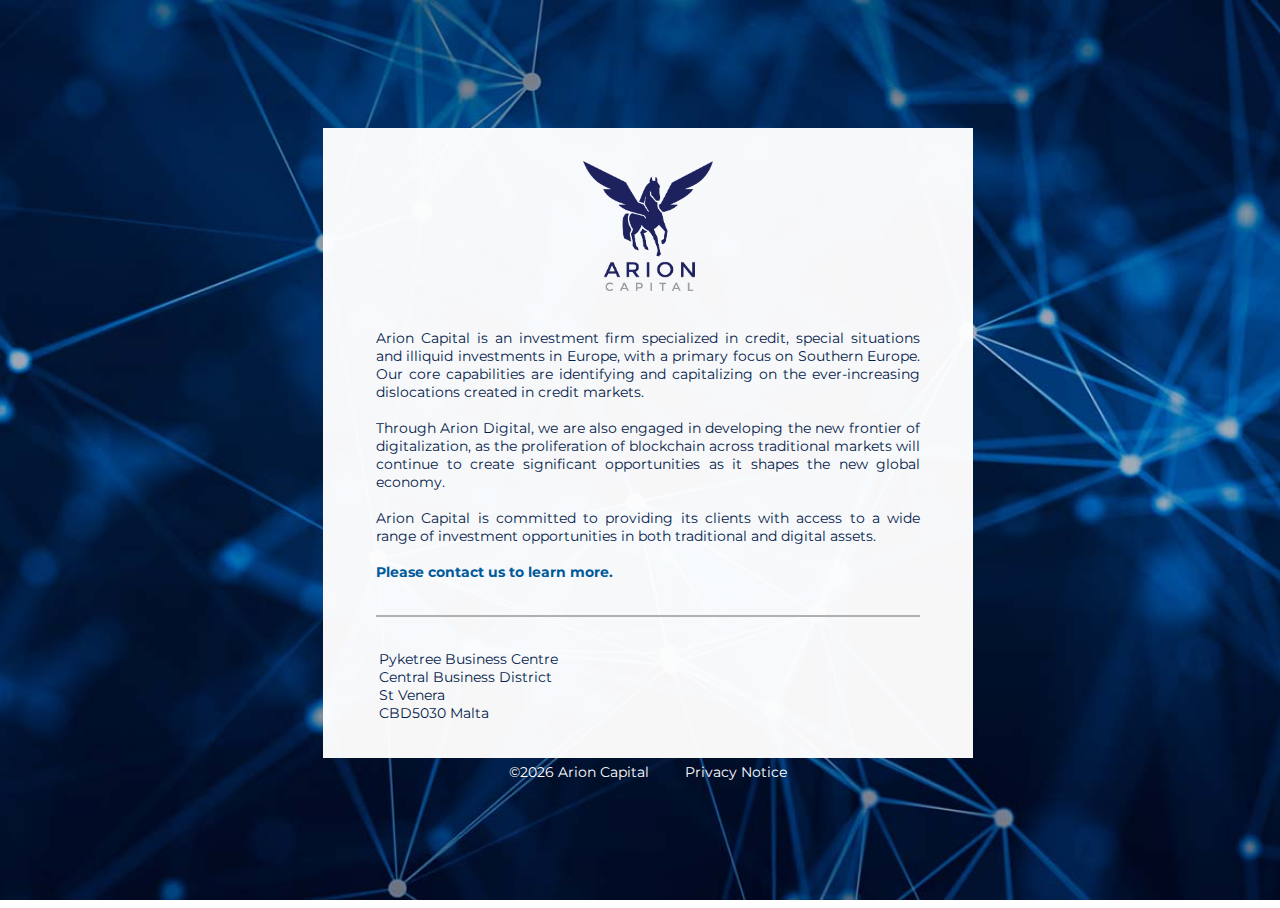
==== index.html @ 4aa3a4ad "Change Direction" ====
<!DOCTYPE html >
<html>
    <head>
        <meta charset="UTF-8">
        <meta http-equiv="X-UA-Compatible" content="IE=edge">
        <meta name="viewport" content="width=device-width, initial-scale=1.0">
        <link rel="icon" href="./images/favicon.ico">
        <link rel="stylesheet" href="./style/style.css">
        <link rel="stylesheet" href="https://fonts.googleapis.com/css2?family=Montserrat:ital,wght@0,100;0,200;0,300;0,400;0,500;0,600;0,700;0,800;0,900;1,100;1,200;1,300;1,400;1,500;1,600;1,700;1,800;1,900&display=swap">
        <title>Arioncapital</title>        
    </head>
    <body>
        <div class="wrapper">
            <section>
                <div class="box">
                <table width="100%">
                    <tbody>
                        <tr>
                            <td align="center" colspan="3">
                                <div class="logo">
                                    <img src="./images/pegaso.png" width="130" height="130">
                                </div>
                            </td>
                        </tr>
                        <tr>
                            <td>
                                <div>
                                    Arion Capital is an investment firm specialized in credit, special situations and illiquid investments in Europe, with a primary focus on Southern Europe. Our core capabilities are identifying and capitalizing on the ever-increasing dislocations created in credit markets.
                                    <br>
                                    <br>
                                    Through Arion Digital, we are also engaged in developing the new frontier of digitalization, as the proliferation of blockchain across traditional markets will continue to create significant opportunities as it shapes the new global economy.               
                                    <br>
                                    <br>
                                    Arion Capital is committed to providing its clients with access to a wide range of investment opportunities in both traditional and digital assets.     
                                    <br>
                                    <br>
                                    <b><a href="mailto:hello@arioncapital.com">Please contact us to learn more.</a></b>                        
                                </div> 
                            </td>
                        </tr>
                        <tr>
                            <td>
                                <div class="address">
                                    <table width=100%>
                                        <tr>
                                            <td>
                                                <div>Pyketree Business Centre</div>
                                                <div>Central Business District</div>
                                                <div>St Venera</div>
                                                <div>CBD5030 Malta</div> 
                                            </td>
                                        </tr>
                                    </table>
                                </div>
                            </td>
                        </tr>
                    </tbody>
                </table>
                </div>
                <footer>
                    <div>
                        &copy;<script type="text/javascript">document.write(new Date().getFullYear());</script> Arion Capital &emsp; &emsp;<a href="./privacy.html" target="_blank"><font color="FFFFFF">Privacy Notice</font></a>
                    </div>
                </footer>
            </section>
        </div>
    </body>
</html>
---- style/style.css ----
html {
    font-family: 'Montserrat', sans-serif;
    width: 100%;
    height: 100%;
    overflow: hidden;
    overscroll-behavior-y: none;
}

a {
    color:#005a9c;
    text-decoration:none;
}

a:hover {
    text-decoration:underline;
}

body {
    background:url(../images/background.jpg);
    background-size: cover;
    background-repeat: no-repeat;
    background-position: center center;    
    display: flex;
    justify-content: center;
    align-items: center;
    width: 100%;
    height: 100%;
    font-weight: 400;
    font-size:14px;
    text-align: justify;
}

div.box {
    background:rgba(255,255,255,0.97);
    max-width:650px;
    vertical-align:middle;
    margin:40px auto 0px auto;
    box-sizing:border-box;
    padding:30px 50px;
    color:#03214b;
}

div.logo {
    padding-bottom: 30px;
    margin-bottom: 0px;
    padding-top: 0px;
    float: none;
}

footer {
    width: 100%;
    padding: 5px 30px;
    text-align: center;
    box-sizing: border-box;
    height: 70px;
    position: relative;
    color: #ffffff;
}

div.address {
    margin-top: 30px;
    padding-top: 30px;
    border-top: 2px solid #b0b0b0;
}
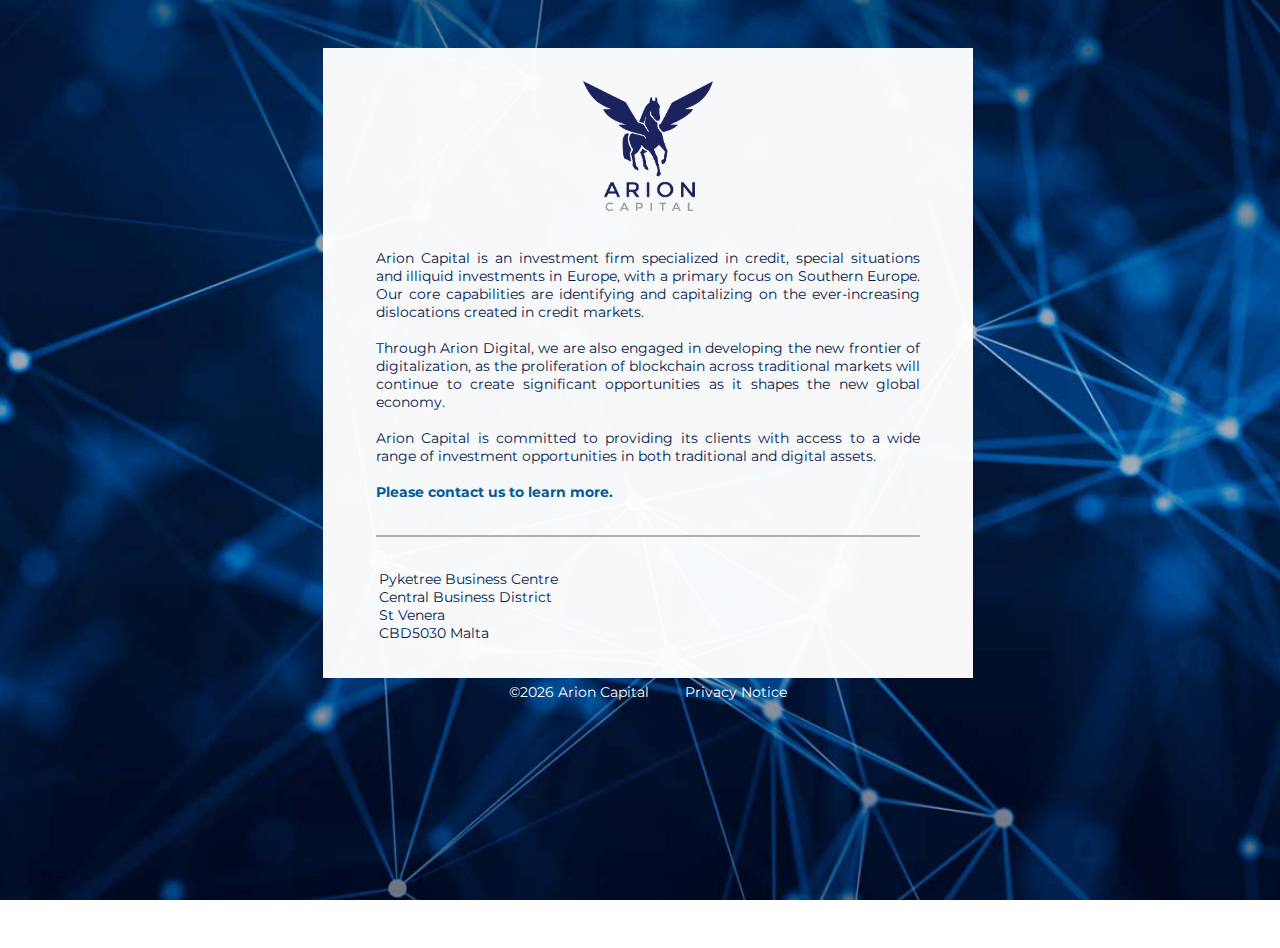
==== commit d2e62830: "responsive" ====
--- a/index.html
+++ b/index.html
@@ -3,7 +3,6 @@
     <head>
         <meta charset="UTF-8">
         <meta http-equiv="X-UA-Compatible" content="IE=edge">
-        <meta name="viewport" content="width=device-width, initial-scale=1.0">
         <link rel="icon" href="./images/favicon.ico">
         <link rel="stylesheet" href="./style/style.css">
         <link rel="stylesheet" href="https://fonts.googleapis.com/css2?family=Montserrat:ital,wght@0,100;0,200;0,300;0,400;0,500;0,600;0,700;0,800;0,900;1,100;1,200;1,300;1,400;1,500;1,600;1,700;1,800;1,900&display=swap">
--- a/style/style.css
+++ b/style/style.css
@@ -3,7 +3,7 @@
     width: 100%;
     height: 100%;
     overflow: hidden;
-    overscroll-behavior-y: none;
+    overscroll-behavior: none;
 }
 
 a {
@@ -19,10 +19,9 @@
     background:url(../images/background.jpg);
     background-size: cover;
     background-repeat: no-repeat;
-    background-position: center center;    
-    display: flex;
-    justify-content: center;
-    align-items: center;
+    background-position: center center;   
+    position: absolute; 
+    vertical-align: middle;
     width: 100%;
     height: 100%;
     font-weight: 400;
@@ -30,6 +29,16 @@
     text-align: justify;
 }
 
+div.wrapper {
+    height: 100%;
+    width: 100%;
+    position: relative;
+    vertical-align: middle;
+}
+
+section{
+    vertical-align: middle;
+}
 div.box {
     background:rgba(255,255,255,0.97);
     max-width:650px;
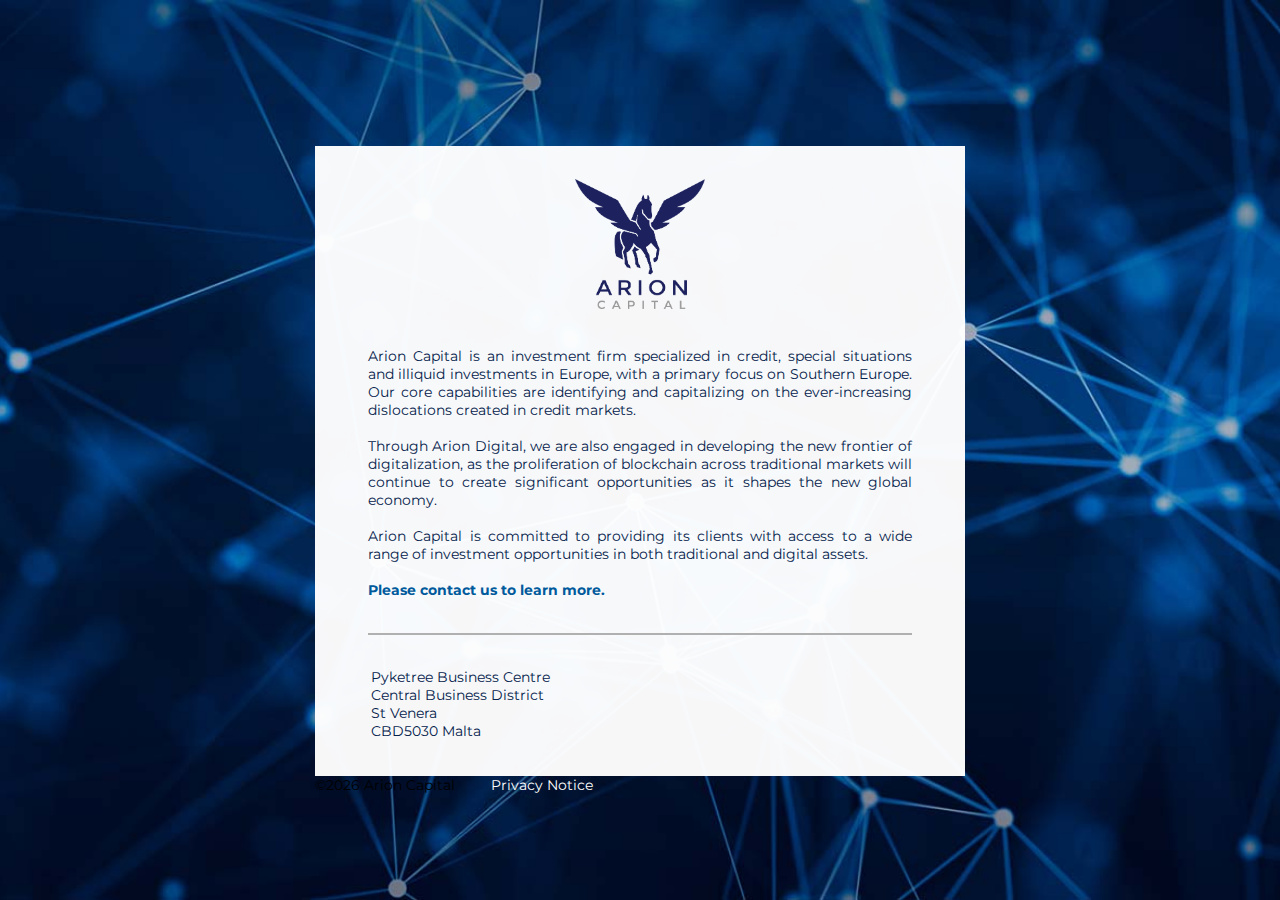
==== commit 6d4c3b98: "footer out" ====
--- a/index.html
+++ b/index.html
@@ -56,11 +56,9 @@
                     </tbody>
                 </table>
                 </div>
-                <footer>
                     <div>
                         &copy;<script type="text/javascript">document.write(new Date().getFullYear());</script> Arion Capital &emsp; &emsp;<a href="./privacy.html" target="_blank"><font color="FFFFFF">Privacy Notice</font></a>
                     </div>
-                </footer>
             </section>
         </div>
     </body>
--- a/style/style.css
+++ b/style/style.css
@@ -20,10 +20,10 @@
     background-size: cover;
     background-repeat: no-repeat;
     background-position: center center;   
-    position: absolute; 
-    vertical-align: middle;
     width: 100%;
     height: 100%;
+    padding: 0px;
+    margin: 0px;
     font-weight: 400;
     font-size:14px;
     text-align: justify;
@@ -32,13 +32,11 @@
 div.wrapper {
     height: 100%;
     width: 100%;
-    position: relative;
-    vertical-align: middle;
+    display: flex;
+    align-items: center;
+    justify-content: center;
 }
 
-section{
-    vertical-align: middle;
-}
 div.box {
     background:rgba(255,255,255,0.97);
     max-width:650px;
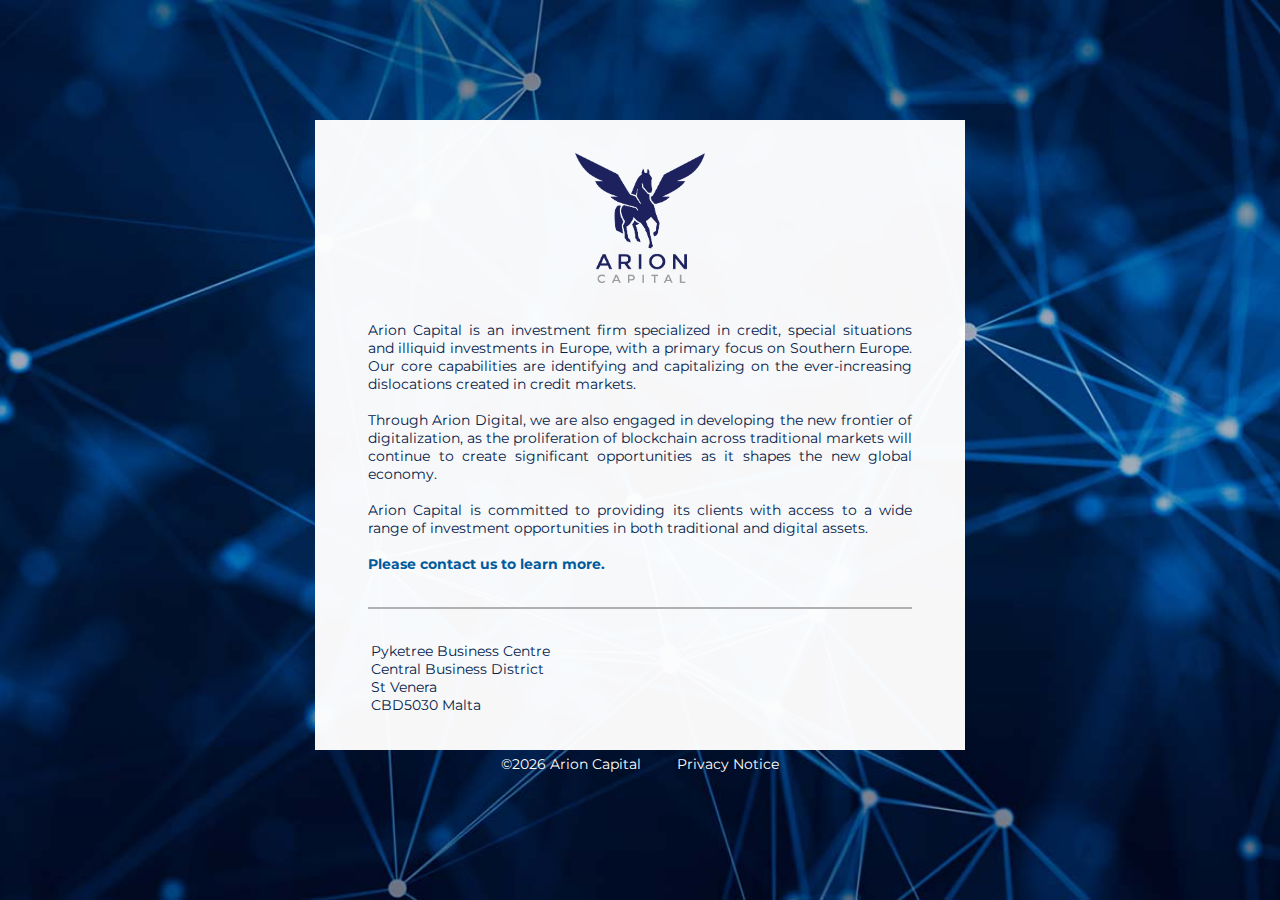
==== commit ac82076f: "footer" ====
--- a/index.html
+++ b/index.html
@@ -56,9 +56,11 @@
                     </tbody>
                 </table>
                 </div>
+                <footer>
                     <div>
                         &copy;<script type="text/javascript">document.write(new Date().getFullYear());</script> Arion Capital &emsp; &emsp;<a href="./privacy.html" target="_blank"><font color="FFFFFF">Privacy Notice</font></a>
                     </div>
+                </footer>
             </section>
         </div>
     </body>
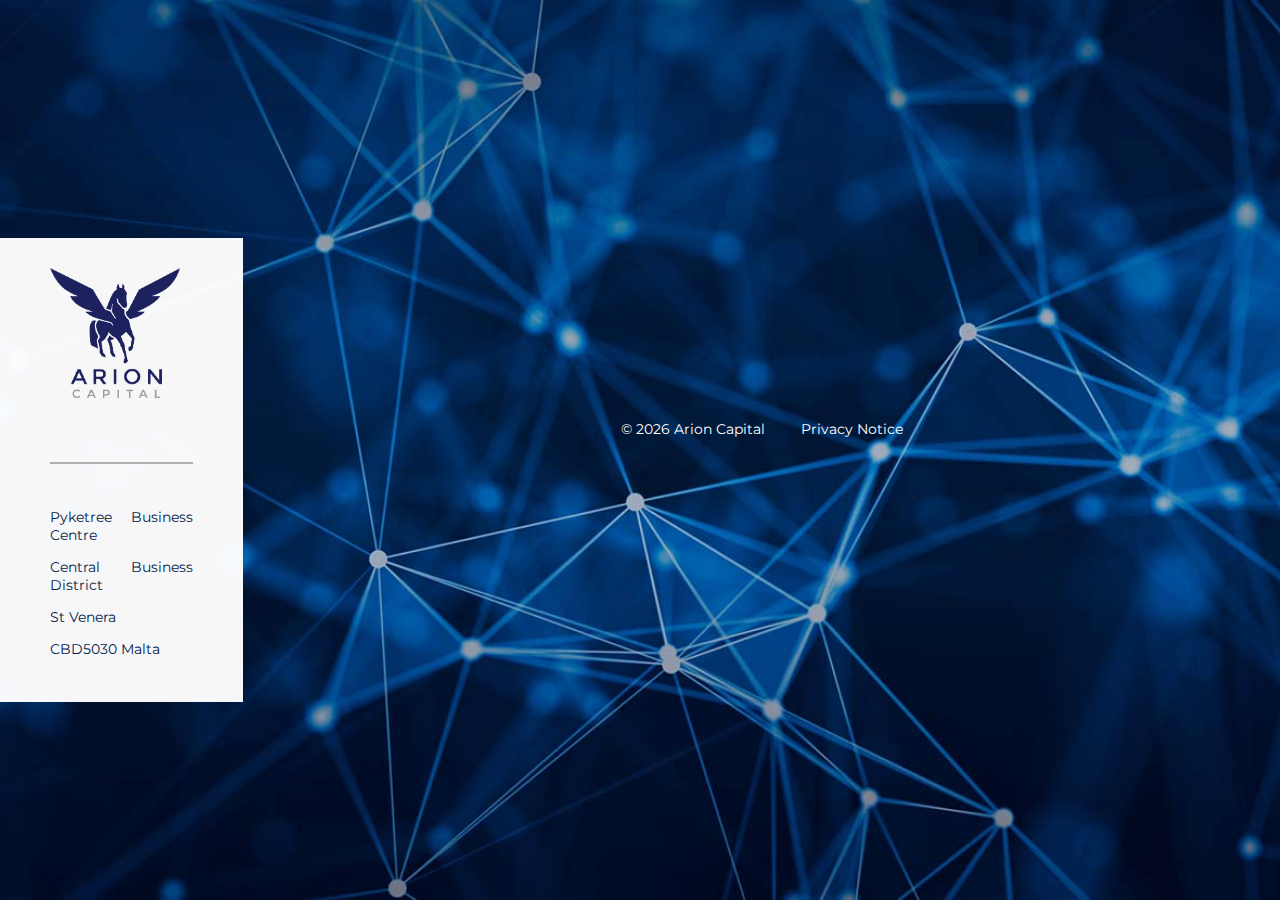
==== commit ef677363: "removed unnecesary code modified html css" ====
--- a/index.html
+++ b/index.html
@@ -1,67 +1,41 @@
-<!DOCTYPE html >
+<!DOCTYPE html>
 <html>
-    <head>
-        <meta charset="UTF-8">
-        <meta http-equiv="X-UA-Compatible" content="IE=edge">
-        <link rel="icon" href="./images/favicon.ico">
-        <link rel="stylesheet" href="./style/style.css">
-        <link rel="stylesheet" href="https://fonts.googleapis.com/css2?family=Montserrat:ital,wght@0,100;0,200;0,300;0,400;0,500;0,600;0,700;0,800;0,900;1,100;1,200;1,300;1,400;1,500;1,600;1,700;1,800;1,900&display=swap">
-        <title>Arioncapital</title>        
-    </head>
-    <body>
-        <div class="wrapper">
-            <section>
-                <div class="box">
-                <table width="100%">
-                    <tbody>
-                        <tr>
-                            <td align="center" colspan="3">
-                                <div class="logo">
-                                    <img src="./images/pegaso.png" width="130" height="130">
-                                </div>
-                            </td>
-                        </tr>
-                        <tr>
-                            <td>
-                                <div>
-                                    Arion Capital is an investment firm specialized in credit, special situations and illiquid investments in Europe, with a primary focus on Southern Europe. Our core capabilities are identifying and capitalizing on the ever-increasing dislocations created in credit markets.
-                                    <br>
-                                    <br>
-                                    Through Arion Digital, we are also engaged in developing the new frontier of digitalization, as the proliferation of blockchain across traditional markets will continue to create significant opportunities as it shapes the new global economy.               
-                                    <br>
-                                    <br>
-                                    Arion Capital is committed to providing its clients with access to a wide range of investment opportunities in both traditional and digital assets.     
-                                    <br>
-                                    <br>
-                                    <b><a href="mailto:hello@arioncapital.com">Please contact us to learn more.</a></b>                        
-                                </div> 
-                            </td>
-                        </tr>
-                        <tr>
-                            <td>
-                                <div class="address">
-                                    <table width=100%>
-                                        <tr>
-                                            <td>
-                                                <div>Pyketree Business Centre</div>
-                                                <div>Central Business District</div>
-                                                <div>St Venera</div>
-                                                <div>CBD5030 Malta</div> 
-                                            </td>
-                                        </tr>
-                                    </table>
-                                </div>
-                            </td>
-                        </tr>
-                    </tbody>
-                </table>
-                </div>
-                <footer>
-                    <div>
-                        &copy;<script type="text/javascript">document.write(new Date().getFullYear());</script> Arion Capital &emsp; &emsp;<a href="./privacy.html" target="_blank"><font color="FFFFFF">Privacy Notice</font></a>
-                    </div>
-                </footer>
-            </section>
+  <head>
+    <meta charset="UTF-8" />
+    <meta http-equiv="X-UA-Compatible" content="IE=edge" />
+    <meta name="viewport" content="width=device-width, initial-scale=1.0" />
+    <link rel="icon" href="./images/favicon.ico" />
+    <link rel="stylesheet" href="./style/style.css" />
+    <link
+      rel="stylesheet"
+      href="https://fonts.googleapis.com/css2?family=Montserrat:ital,wght@0,100;0,200;0,300;0,400;0,500;0,600;0,700;0,800;0,900;1,100;1,200;1,300;1,400;1,500;1,600;1,700;1,800;1,900&display=swap"
+    />
+    <title>Arion Capital</title>
+  </head>
+  <body>
+    <div class="wrapper">
+      <div class="box">
+        <div class="logo">
+          <img src="./images/pegaso.png" width="130" height="130" />
         </div>
-    </body>
+        <div class="address">
+          <p>Pyketree Business Centre</p>
+          <p>Central Business District</p>
+          <p>St Venera</p>
+          <p>CBD5030 Malta</dipv>
+        </div>
+      </div>
+      <footer>
+        <div>
+          &copy;
+          <script type="text/javascript">
+            document.write(new Date().getFullYear());
+          </script>
+          Arion Capital &emsp; &emsp;<a href="./privacy.html" target="_blank"
+            ><font color="FFFFFF">Privacy Notice</font></a
+          >
+        </div>
+      </footer>
+    </div>
+  </body>
 </html>
--- a/style/style.css
+++ b/style/style.css
@@ -1,7 +1,7 @@
 html {
     font-family: 'Montserrat', sans-serif;
-    width: 100%;
-    height: 100%;
+    width: 100vw;
+    height: 100vh;
     overflow: hidden;
     overscroll-behavior: none;
 }
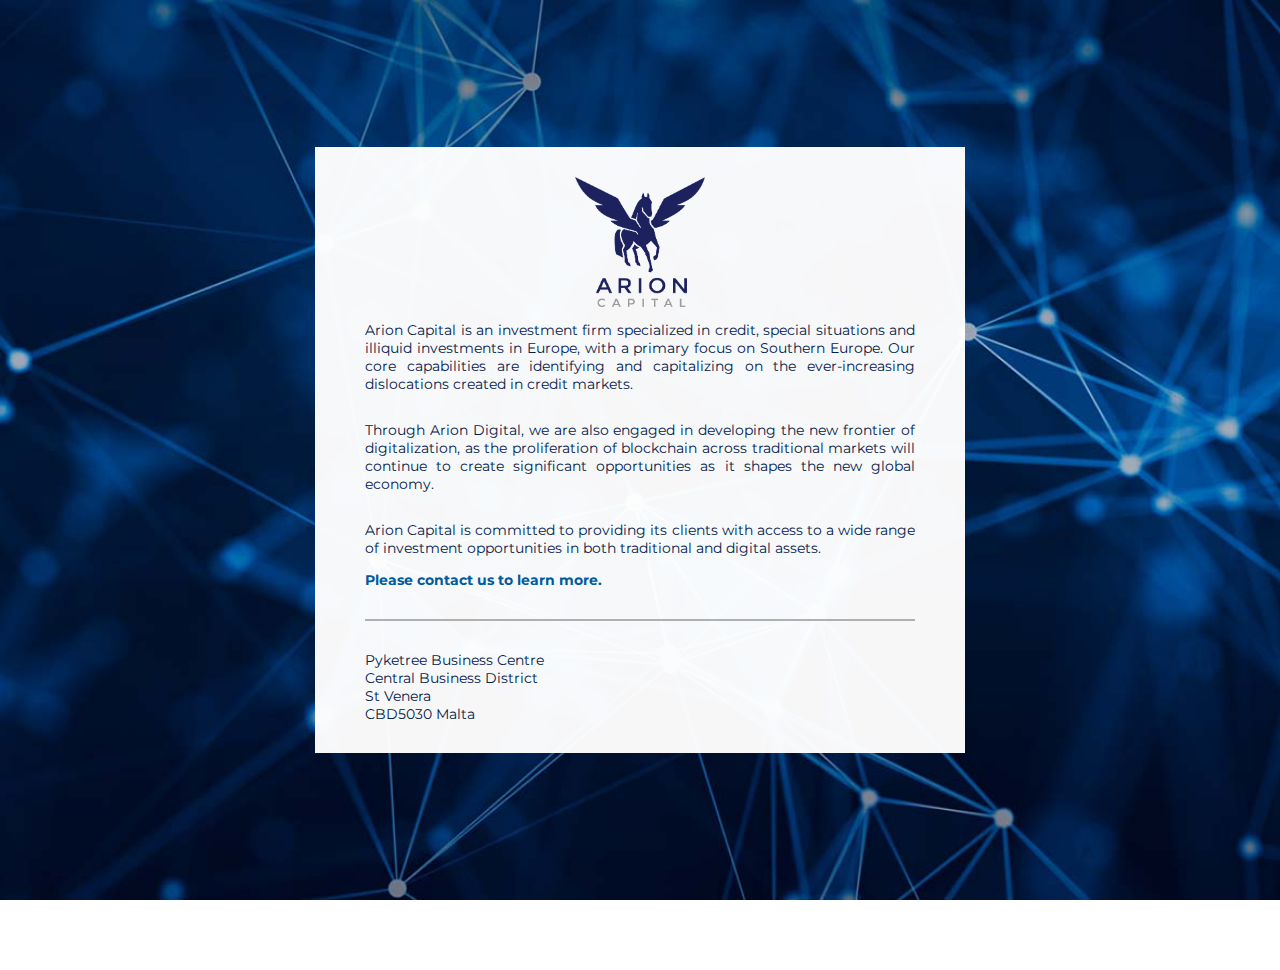
==== commit 0b3b8e24: "done" ====
--- a/index.html
+++ b/index.html
@@ -15,27 +15,49 @@
   <body>
     <div class="wrapper">
       <div class="box">
-        <div class="logo">
-          <img src="./images/pegaso.png" width="130" height="130" />
-        </div>
+        <img src="./images/pegaso.png" width="130" height="130"  class="logo"/>
+
+        <p>
+          Arion Capital is an investment firm specialized in credit, special
+          situations and illiquid investments in Europe, with a primary focus on
+          Southern Europe. Our core capabilities are identifying and
+          capitalizing on the ever-increasing dislocations created in credit
+          markets.
+        </p>
+        <p>
+          Through Arion Digital, we are also engaged in developing the new
+          frontier of digitalization, as the proliferation of blockchain across
+          traditional markets will continue to create significant opportunities
+          as it shapes the new global economy.
+        </p>
+        <p>
+          Arion Capital is committed to providing its clients with access to a
+          wide range of investment opportunities in both traditional and digital
+          assets.
+        </p>
+        <b
+          ><a href="mailto:hello@arioncapital.com"
+            >Please contact us to learn more.</a
+          ></b
+        >
         <div class="address">
           <p>Pyketree Business Centre</p>
           <p>Central Business District</p>
           <p>St Venera</p>
-          <p>CBD5030 Malta</dipv>
+          <p>CBD5030 Malta</p>
         </div>
       </div>
-      <footer>
-        <div>
-          &copy;
-          <script type="text/javascript">
-            document.write(new Date().getFullYear());
-          </script>
-          Arion Capital &emsp; &emsp;<a href="./privacy.html" target="_blank"
-            ><font color="FFFFFF">Privacy Notice</font></a
-          >
-        </div>
-      </footer>
     </div>
+    <footer>
+      <div>
+        &copy;
+        <script type="text/javascript">
+          document.write(new Date().getFullYear());
+        </script>
+        Arion Capital &emsp; &emsp;<a href="./privacy.html" target="_blank"
+          ><font color="FFFFFF">Privacy Notice</font></a
+        >
+      </div>
+    </footer>
   </body>
 </html>
--- a/style/style.css
+++ b/style/style.css
@@ -1,71 +1,79 @@
 html {
-    font-family: 'Montserrat', sans-serif;
-    width: 100vw;
-    height: 100vh;
-    overflow: hidden;
-    overscroll-behavior: none;
+  font-family: "Montserrat", sans-serif;
+  width: 100vw;
+  height: 100vh;
+  overflow: hidden;
+  overscroll-behavior: none;
 }
 
 a {
-    color:#005a9c;
-    text-decoration:none;
+  color: #005a9c;
+  text-decoration: none;
 }
 
 a:hover {
-    text-decoration:underline;
+  text-decoration: underline;
 }
 
 body {
-    background:url(../images/background.jpg);
-    background-size: cover;
-    background-repeat: no-repeat;
-    background-position: center center;   
-    width: 100%;
-    height: 100%;
-    padding: 0px;
-    margin: 0px;
-    font-weight: 400;
-    font-size:14px;
-    text-align: justify;
+  background: url(../images/background.jpg);
+  background-size: cover;
+  background-repeat: no-repeat;
+  background-position: center center;
+  width: 100%;
+  height: 100%;
+  padding: 0px;
+  margin: 0px;
+  font-weight: 400;
+  font-size: 14px;
+  text-align: justify;
 }
 
 div.wrapper {
-    height: 100%;
-    width: 100%;
-    display: flex;
-    align-items: center;
-    justify-content: center;
+  height: 100%;
+  width: 100%;
+  display: flex;
+  flex-direction: column;
+  align-items: center;
+  justify-content: center;
 }
 
 div.box {
-    background:rgba(255,255,255,0.97);
-    max-width:650px;
-    vertical-align:middle;
-    margin:40px auto 0px auto;
-    box-sizing:border-box;
-    padding:30px 50px;
-    color:#03214b;
+  background: rgba(255, 255, 255, 0.97);
+  max-width: min(90vw, 650px);
+  max-height: 90vh;
+  vertical-align: middle;
+  box-sizing: border-box;
+  padding: 30px 50px;
+  color: #03214b;
+  overflow-y: auto;
+  display: flex;
+  flex-direction: column;
 }
 
-div.logo {
-    padding-bottom: 30px;
-    margin-bottom: 0px;
-    padding-top: 0px;
-    float: none;
+img.logo {
+  align-self: center;
 }
 
 footer {
-    width: 100%;
-    padding: 5px 30px;
-    text-align: center;
-    box-sizing: border-box;
-    height: 70px;
-    position: relative;
-    color: #ffffff;
+  width: 100%;
+  padding: 5px 30px;
+  text-align: center;
+  box-sizing: border-box;
+  height: 70px;
+  position: relative;
+  color: #ffffff;
 }
 
 div.address {
-    margin-top: 30px;
-    padding-top: 30px;
-    border-top: 2px solid #b0b0b0;
-}+  margin-top: 30px;
+  padding-top: 30px;
+  border-top: 2px solid #b0b0b0;
+  display: flex;
+  flex-direction: column;
+}
+
+div.address > p {
+  margin: 0px;
+  padding: 0px;
+}
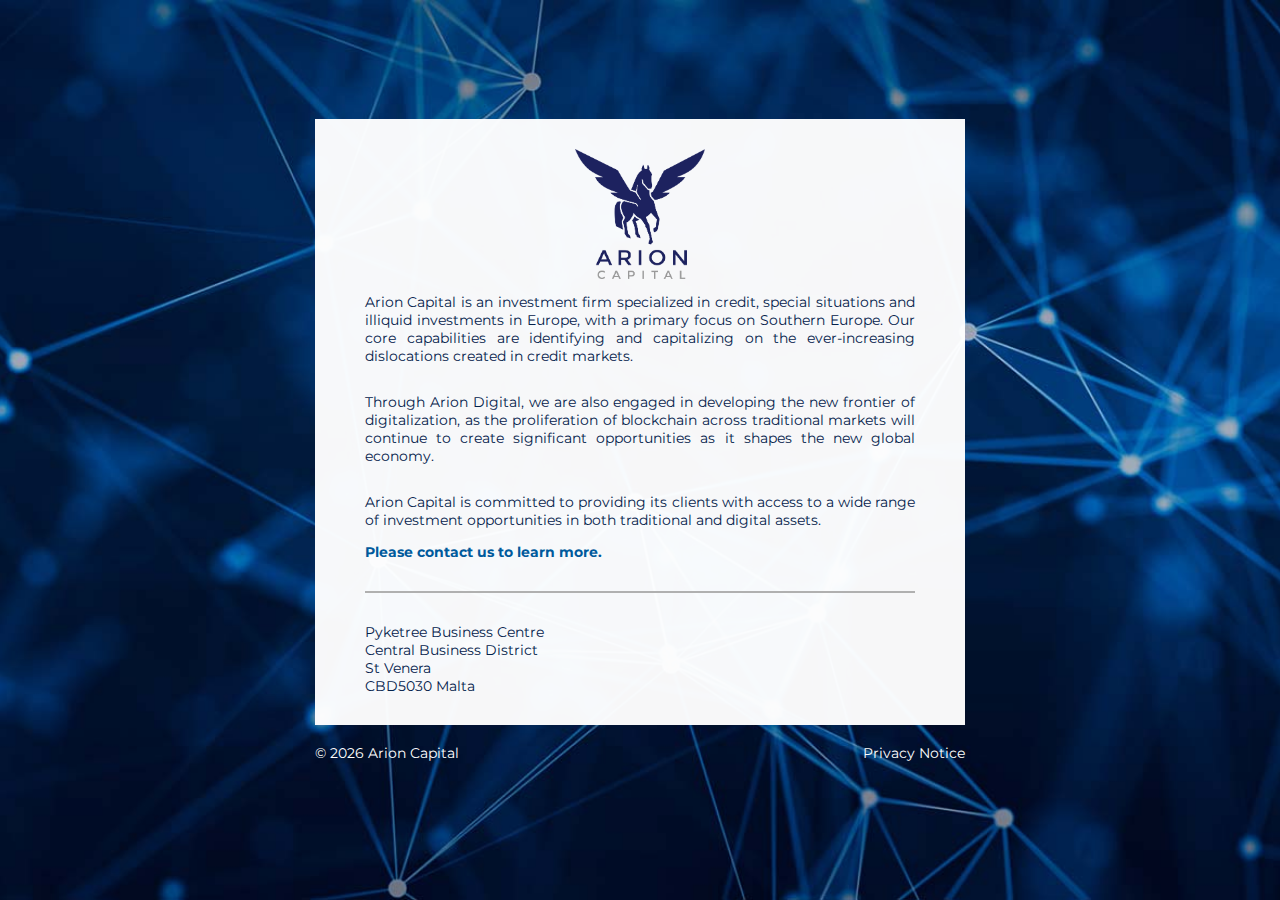
==== commit 44b9673b: "formatted footer" ====
--- a/index.html
+++ b/index.html
@@ -15,7 +15,7 @@
   <body>
     <div class="wrapper">
       <div class="box">
-        <img src="./images/pegaso.png" width="130" height="130"  class="logo"/>
+        <img src="./images/pegaso.png" width="130" height="130" class="logo" />
 
         <p>
           Arion Capital is an investment firm specialized in credit, special
@@ -47,17 +47,18 @@
           <p>CBD5030 Malta</p>
         </div>
       </div>
-    </div>
-    <footer>
-      <div>
-        &copy;
-        <script type="text/javascript">
-          document.write(new Date().getFullYear());
-        </script>
-        Arion Capital &emsp; &emsp;<a href="./privacy.html" target="_blank"
+      <footer>
+        <p>
+          &copy;
+          <script type="text/javascript">
+            document.write(new Date().getFullYear());
+          </script>
+          Arion Capital
+        </p>
+        <a href="./privacy.html" target="_blank"
           ><font color="FFFFFF">Privacy Notice</font></a
         >
-      </div>
-    </footer>
+      </footer>
+    </div>
   </body>
 </html>
--- a/style/style.css
+++ b/style/style.css
@@ -57,12 +57,16 @@
 
 footer {
   width: 100%;
-  padding: 5px 30px;
+  padding: 5px 0px;
+  max-width: min(90vw, 650px);
+  color: #ffffff;
+  display: flex;
+  justify-content: space-between;
   text-align: center;
+  align-items: center;
+  gap: 2px;
   box-sizing: border-box;
-  height: 70px;
-  position: relative;
-  color: #ffffff;
+
 }
 
 div.address {
